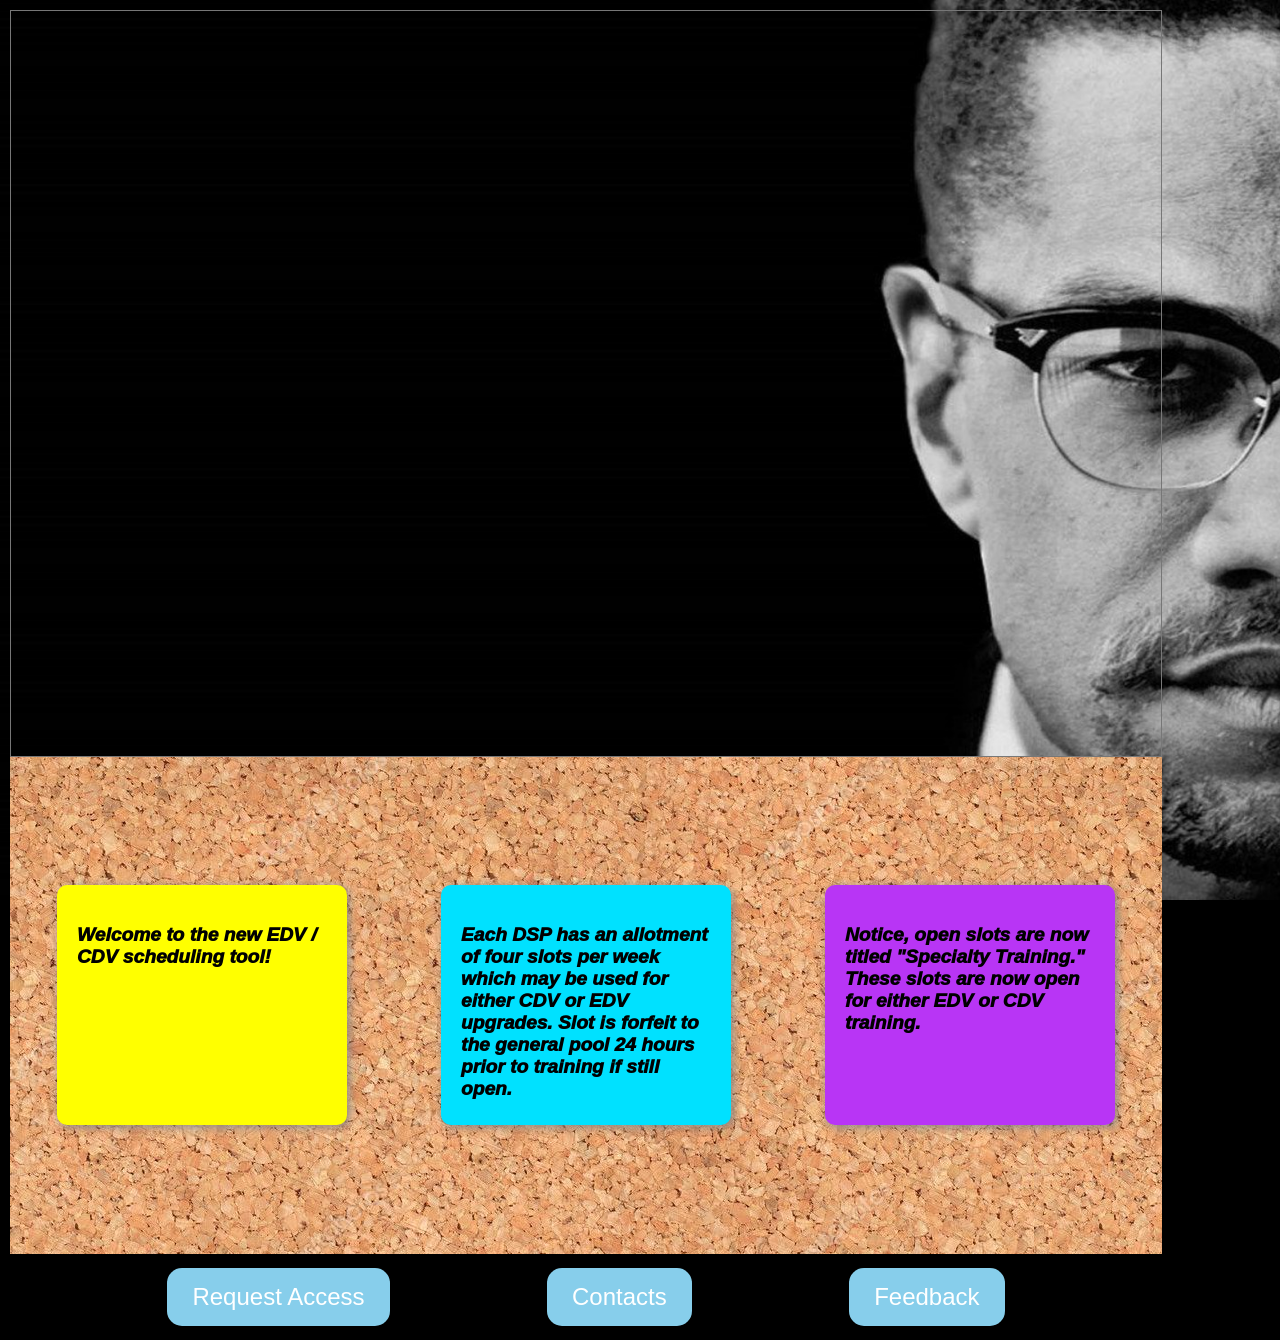
==== edv_cdv/index.html @ 0f33f116 "update sticky2 message" ====
<!DOCTYPE html>
<html lang="en">
   <head>
   <meta charset="UTF-8">
    <meta http-equiv="X-UA-Compatible" content="IE=edge">
   <meta name="viewport" content="width=device-width, initial-scale=1.0">
    <title>EDV/CDV Rostering Tool</title>
    <link rel="stylesheet" type="text/css" href="style.css">
  </head>


  <body>

    <div class="container">

      <div class="boxOne">

        <!--Calendar-->
        <iframe src="https://calendar.google.com/calendar/embed?height=600&wkst=1&bgcolor=%23ffffff&ctz=America%2FChicago&title=DLI9%20EDV%2FCDV%20Driver%20Training&src=ZGxpOXRyYWluaW5nQGdtYWlsLmNvbQ&src=ZW4udXNhI2hvbGlkYXlAZ3JvdXAudi5jYWxlbmRhci5nb29nbGUuY29t&color=%23039BE5&color=%230B8043" style="border:solid 1px #777" width="1150" height="750" frameborder="0" scrolling="no"></iframe>
      
        <div class="bullBox">
         <!--Bulletin content here-->
         
          <div class="sticky-note1">

            <p class="push-pin">
              Welcome to the new EDV / CDV scheduling tool!
            </p>
         
          </div>

          <div class="sticky-note2">

             <p>
              Each DSP has an allotment of four slots per week which may be used for either CDV or EDV upgrades. Slot is forfeit to the general pool 24 hours prior to training if still open.  
            </p>

          </div>
        
          <div class="sticky-note3">

            <p>
              Notice, open slots are now titled "Specialty Training." These slots are now open for either EDV or CDV training.
            </p>

          </div>
        
        </div>
  

        <!--Box1 Footer-->
        <div class="info">

          <a href="access.html">
           <button class="button">Request Access</button>
          </a>

          <a href="contacts.html">
            <button class="button">Contacts</button>
          </a>

          <a href="feedback.html">
            <button class="button">Feedback</button>
          </a>
    
        </div>

      </div>

      <div class="Box2">

        <!--Schedule Form-->
        <iframe src="https://docs.google.com/forms/d/e/1FAIpQLSfJJpyvu-UyJVLoq6rZx7BqE9FVq2ytJCrpOMAlqJ5KeMvxCw/viewform?embedded=true" width="640" height="1320" frameborder="0" marginheight="0" marginwidth="0">Loading…</iframe>

      </div>

  
    </div>

  </body>
</html>
---- edv_cdv/style.css ----
/*Global*/

html, body {
  height: 100%;
  width: 100%;
  margin: 0;
  padding: 5px;
}

body {
  overflow: auto;
  background-image: url(backgrounds/spirit/blackHistoryMonth/MalcomX.jpg);
  background-color: black;
  background-size: cover;
  background-repeat: no-repeat;
  background-attachment: fixed;
}

/*-----Return to index button-----*/
.buttDiv {
  position: absolute;
  top: 900px;
  right: 200px;
}

.accessButton {
  margin-top: 200px;
  background-color: #0a5ff3;
  border: none;
  color: white;
  padding: 15px 32px;
  text-align: center;
  text-decoration: none;
  display: inline-block;
  font-size: 16px;
  margin: 4px 2px;
  cursor: pointer;
  border-radius: 10px;
  box-shadow: 0 8px 16px 0 rgba(0,0,0,0.2), 0 6px 20px 0 rgba(0,0,0,0.19);
  transition: all 0.3s ease-in-out;
}



/*----------index----------*/

.container {
  display: flex;
  flex: 0, 1, 0;
  flex-direction: row;
}

.boxOne {
  display: flex;
  justify-content: flex-start;
  flex-direction: column;
}

.bullBox {
  display: flex;
  justify-content: space-around;
  align-items: center;
  background-image: url(bulletinBoard.jpg);
  height: 500px;
}

.info {
  min-height: 5%;
  margin-bottom: 0;
  padding: 10px 0 10px 0px;
  /*
  background-color: black;
  */
  display: flex;
  flex-direction: row;
  justify-content: space-evenly;
  align-items: center;
}

.button {
  display: inline-block;
  padding: 15px 25px;
  font-size: 24px;
  cursor: pointer;
  text-align: center;
  text-decoration: none;
  outline: none;
  color: #fff;
  background-color: skyblue; 
  border: none;
  border-radius: 15px;
 
}

.button:hover {background-color: #0876f4;
} 

.button:active {
  background-color: #87CEEB;
  box-shadow: 0 5px #666;
  transform: translateY(4px);
}

.sticky-note1 {
  display: inline-block;
  word-wrap: break-word;
  width: 250px;
  height: 200px;
  background-color: #FFFF00; 
  border-radius: 10px;
  padding: 20px;
  position: relative;
  box-shadow: 2px 2px 10px #888888;
  font-family:Arial, Helvetica, sans-serif;
  font-style: italic;
  font-weight: 1000;
  font-size: larger;
  
}

.sticky-note2 {
  display: inline-block;
  word-wrap: break-word;
  width: 250px;
  height: 200px;
  background-color: #00e1ff; 
  border-radius: 10px;
  padding: 20px;
  position: relative;
  box-shadow: 2px 2px 10px #888888;
  font-family:Arial, Helvetica, sans-serif;
  font-style: italic;
  font-weight: 1000;
  font-size: larger;
  
}

.sticky-note3 {
  display: inline-block;
  word-wrap: break-word;
  width: 250px;
  height: 200px;
  background-color: #b835f5; 
  border-radius: 10px;
  padding: 20px;
  position: relative;
  box-shadow: 2px 2px 10px #888888;
  font-family:Arial, Helvetica, sans-serif;
  font-style: italic;
  font-weight: 1000;
  font-size: larger;
  
}




/*-----------access----------*/

.accessContainer {
  display: flex;
  flex-direction: row;
  flex: 1;

}

.accessRight {
  display: flex;
  flex-direction: column;
}

.note {
  flex-direction: row;
  padding: 5px;
  font-size: x-large;
  background-color:rgba(242, 207, 164, 0.901);
  font-style: oblique;
  height: 10%;
  /*margin-bottom is the button's distance from the note*/
  margin-bottom: 550px;
  border-radius: 5px;
  
  
}

  
.accessButton:hover {
  background-color: #15ee05;
  transform: scale(2.1);
}
.accessButton:active {
  transform: scale(0.95);
  box-shadow: 0 5px #666;
  -webkit-box-shadow: 0 5px #666;
  -moz-box-shadow: 0 5px #666;
}



/*-----------------Contacts------------------*/


.contactsContainer {
  display: flex;
  flex: 1, 0, 1;
  flex-direction: column;
  height: 100vh;
  width: 100vw;
  justify-content:space-evenly;
  align-items: center;
  
  
}

.accessBoxOne {
  display: flex;
  justify-content: space-around;
  height: 30%;
  width: 100%;
}

.accessBoxTwo {
  display: flex;
  justify-content: space-around;
  height: 30%;
  Width: 90%;
}

.accessBoxThree {
  display: flex;
  justify-content: space-around;
  height: 30%;
  width: 60%;
}

.badges p {
  display: flex;
  flex-direction: column-reverse;
  justify-content: space-around;
  align-items: center;
  text-align: center;
  margin: 0;
  background-color: #009dff;
  width: 200px;
  
}


.badgePhoto img {
  height: 150px;
  width: 105px;
}

.contReturn {
  position: absolute;
  top: 900px;
  right: 200px;
  
}



/*------Feedback-------*/

.fbContainer {
display: flex;
width: 100%;
justify-content: flex-start;
margin-left: 12%
}
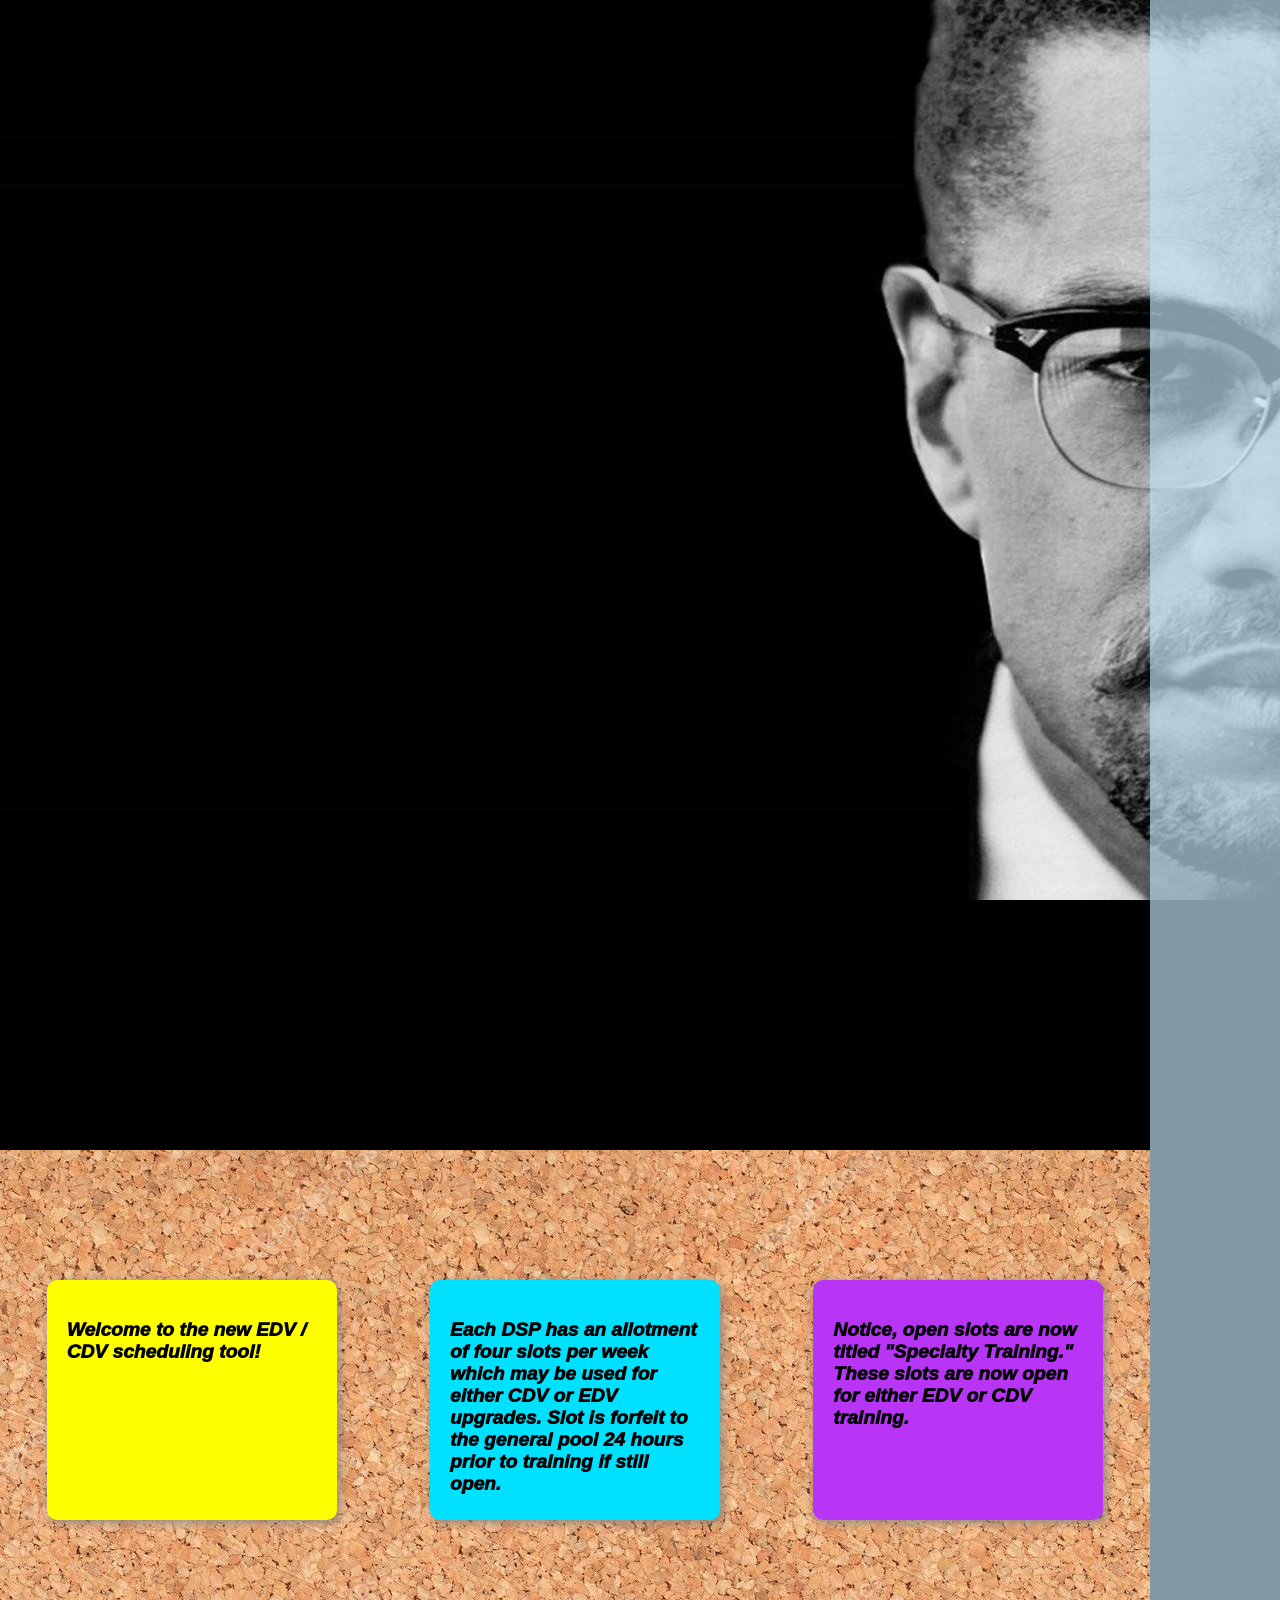
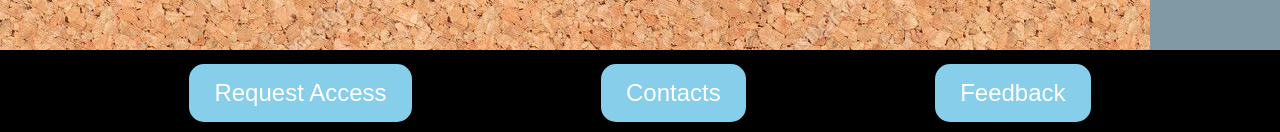
==== commit c4e5e599: "add and style form background on index and move buttons to bottom box on index" ====
--- a/edv_cdv/index.html
+++ b/edv_cdv/index.html
@@ -16,8 +16,13 @@
       <div class="boxOne">
 
         <!--Calendar-->
-        <iframe src="https://calendar.google.com/calendar/embed?height=600&wkst=1&bgcolor=%23ffffff&ctz=America%2FChicago&title=DLI9%20EDV%2FCDV%20Driver%20Training&src=ZGxpOXRyYWluaW5nQGdtYWlsLmNvbQ&src=ZW4udXNhI2hvbGlkYXlAZ3JvdXAudi5jYWxlbmRhci5nb29nbGUuY29t&color=%23039BE5&color=%230B8043" style="border:solid 1px #777" width="1150" height="750" frameborder="0" scrolling="no"></iframe>
+        <iframe src="https://calendar.google.com/calendar/embed?height=600&wkst=1&bgcolor=%23ffffff&ctz=America%2FChicago&title=DLI9%20EDV%2FCDV%20Driver%20Training&src=ZGxpOXRyYWluaW5nQGdtYWlsLmNvbQ&src=ZW4udXNhI2hvbGlkYXlAZ3JvdXAudi5jYWxlbmRhci5nb29nbGUuY29t&color=%23039BE5&color=%230B8043"  width="1150" height="750" frameborder="0" scrolling="no"></iframe>
       
+        <!--Confirmation/Denial-->
+        
+          <iframe src="https://docs.google.com/spreadsheets/d/e/2PACX-1vQ6rs4JdM7Eqng4_gBhBwLXkI3pijyfm_ewCkyo_9dYhe95f3oMIKas7tgf9kPhzpn1EnkH79YINXkb/pubhtml?gid=351476107&amp;single=true&amp;widget=true&amp;headers=false " width="1150" height ="400" frameborder="0"></iframe>
+        
+
         <div class="bullBox">
          <!--Bulletin content here-->
          
@@ -48,33 +53,33 @@
         </div>
   
 
-        <!--Box1 Footer-->
-        <div class="info">
-
-          <a href="access.html">
-           <button class="button">Request Access</button>
-          </a>
-
-          <a href="contacts.html">
-            <button class="button">Contacts</button>
-          </a>
-
-          <a href="feedback.html">
-            <button class="button">Feedback</button>
-          </a>
-    
-        </div>
-
       </div>
 
       <div class="Box2">
 
         <!--Schedule Form-->
-        <iframe src="https://docs.google.com/forms/d/e/1FAIpQLSfJJpyvu-UyJVLoq6rZx7BqE9FVq2ytJCrpOMAlqJ5KeMvxCw/viewform?embedded=true" width="640" height="1320" frameborder="0" marginheight="0" marginwidth="0">Loading…</iframe>
+        <iframe class="scheduleForm" src="https://docs.google.com/forms/d/e/1FAIpQLSfJJpyvu-UyJVLoq6rZx7BqE9FVq2ytJCrpOMAlqJ5KeMvxCw/viewform?embedded=true" width="640" height="1650" frameborder="0" marginheight="0" marginwidth="0">Loading…</iframe>
 
       </div>
 
+
   
+    </div>
+
+    <div class="info">
+
+      <a href="access.html">
+       <button class="button">Request Access</button>
+      </a>
+
+      <a href="contacts.html">
+        <button class="button">Contacts</button>
+      </a>
+
+      <a href="feedback.html">
+        <button class="button">Feedback</button>
+      </a>
+
     </div>
 
   </body>
--- a/edv_cdv/style.css
+++ b/edv_cdv/style.css
@@ -5,7 +5,9 @@
   height: 100%;
   width: 100%;
   margin: 0;
+  /*
   padding: 5px;
+  */
 }
 
 body {
@@ -63,6 +65,7 @@
   align-items: center;
   background-image: url(bulletinBoard.jpg);
   height: 500px;
+  width: 1150px;
 }
 
 .info {
@@ -153,7 +156,9 @@
   
 }
 
-
+.scheduleForm {
+  background-color: rgba(191, 227, 245, 0.675);
+}
 
 
 /*-----------access----------*/
@@ -177,6 +182,7 @@
   background-color:rgba(242, 207, 164, 0.901);
   font-style: oblique;
   height: 10%;
+  margin-top: 10px;
   /*margin-bottom is the button's distance from the note*/
   margin-bottom: 550px;
   border-radius: 5px;
@@ -267,5 +273,7 @@
 display: flex;
 width: 100%;
 justify-content: flex-start;
+/*
 margin-left: 12%
-}
+*/
+}
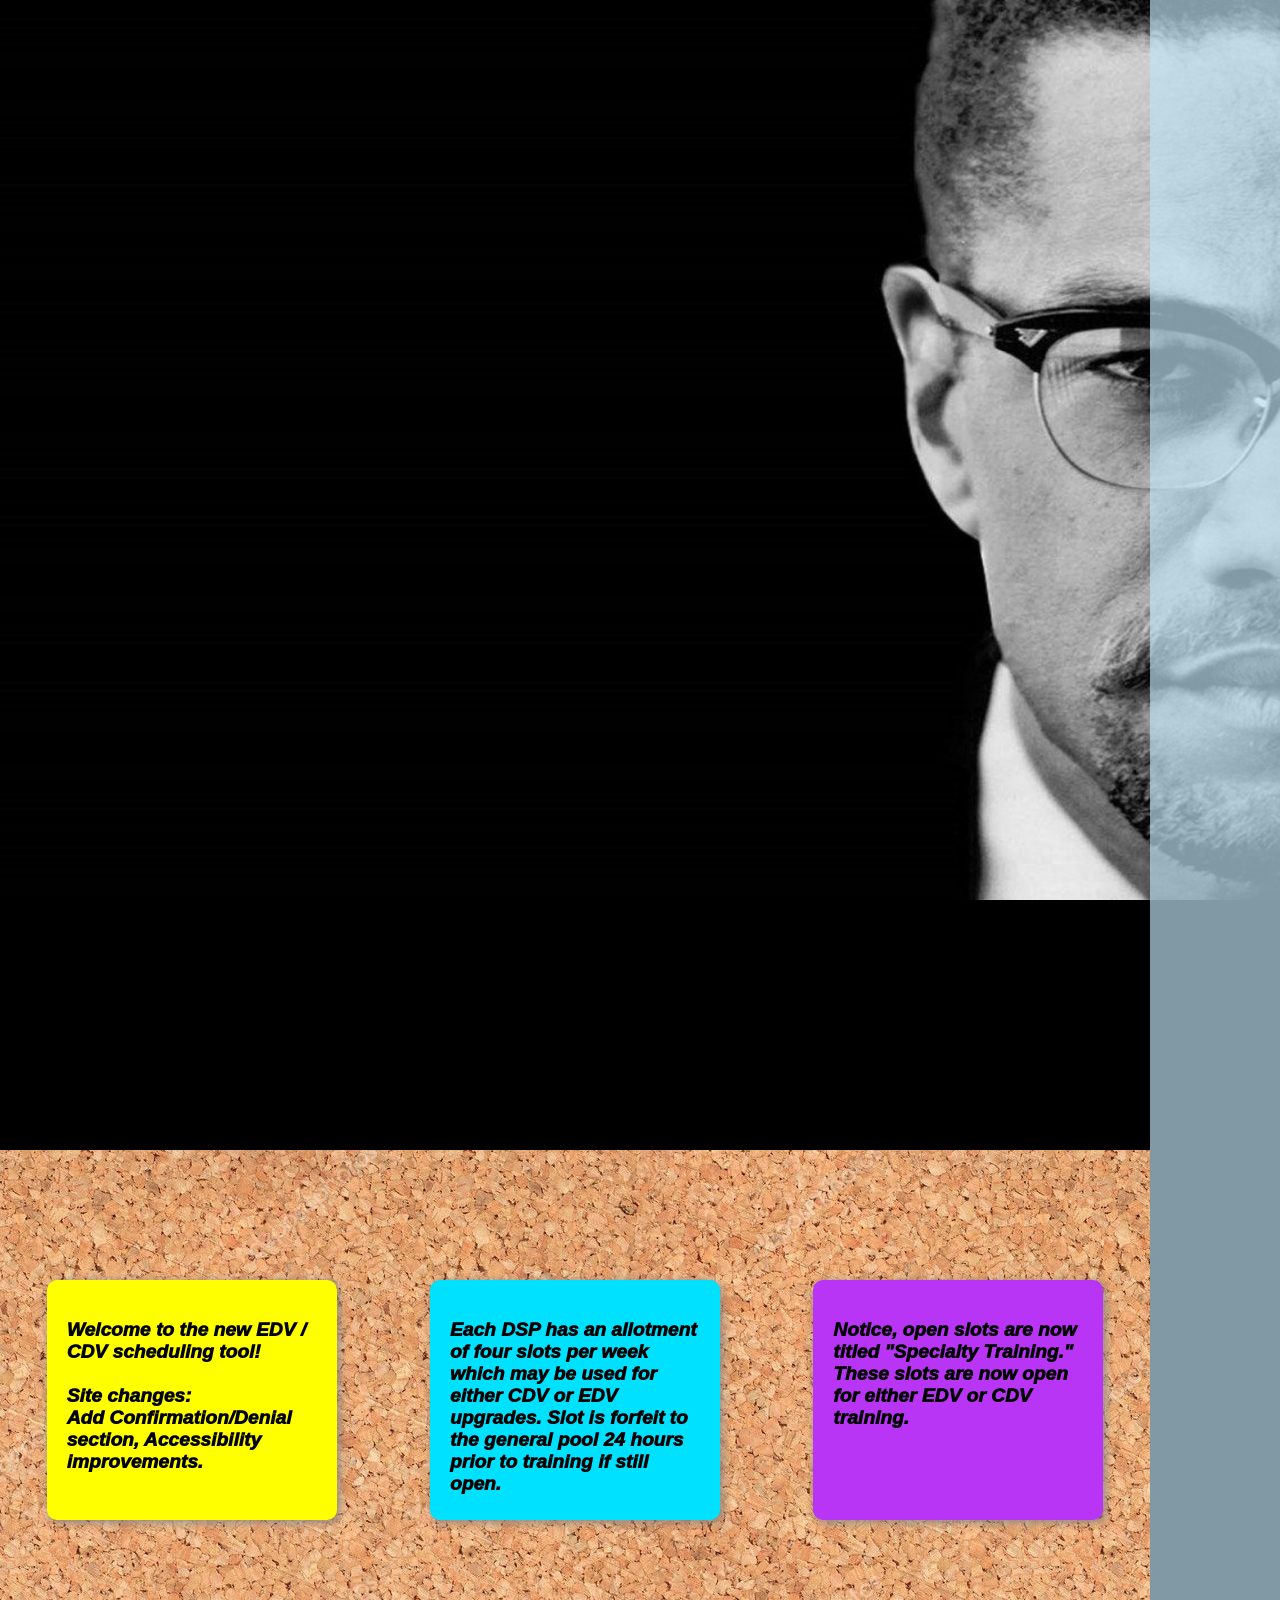
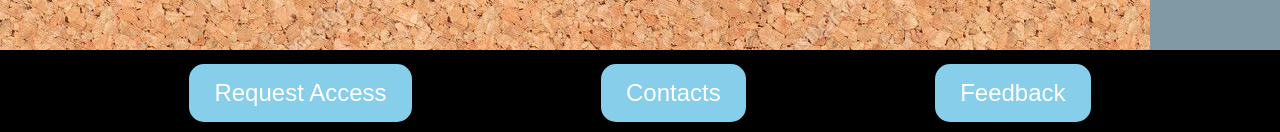
==== commit 883fe4a4: "update stick-note1 message" ====
--- a/edv_cdv/index.html
+++ b/edv_cdv/index.html
@@ -30,6 +30,10 @@
 
             <p class="push-pin">
               Welcome to the new EDV / CDV scheduling tool!
+              <br><br>
+              Site changes:
+              <br>
+              Add Confirmation/Denial section, Accessibility improvements. 
             </p>
          
           </div>
--- a/edv_cdv/style.css
+++ b/edv_cdv/style.css
@@ -177,7 +177,7 @@
 
 .note {
   flex-direction: row;
-  padding: 5px;
+  padding: 0 5px 30px 5px;
   font-size: x-large;
   background-color:rgba(242, 207, 164, 0.901);
   font-style: oblique;
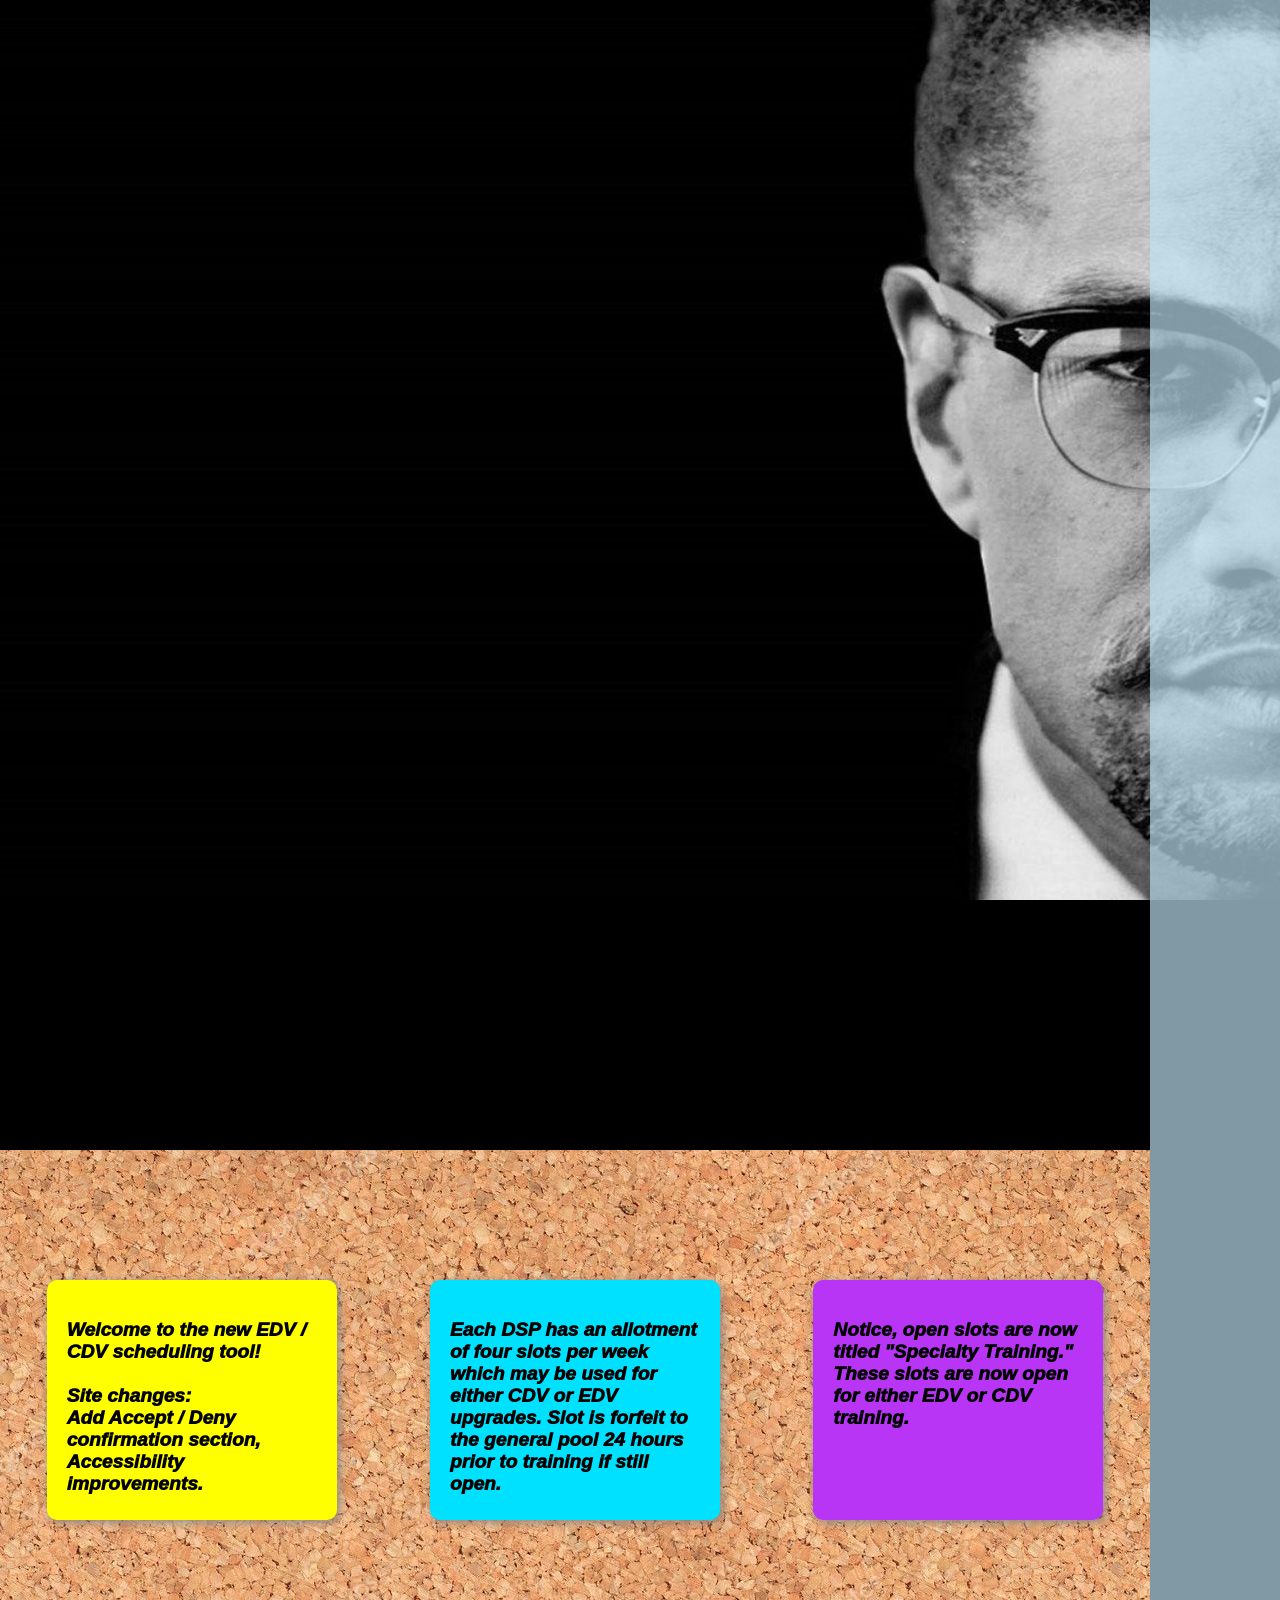
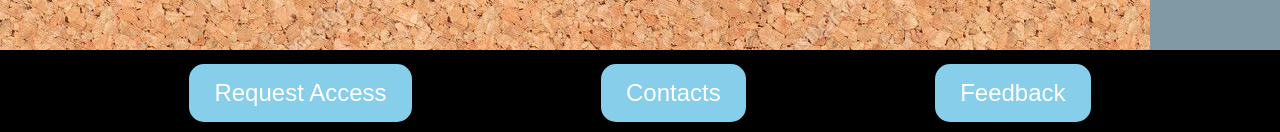
==== commit 00d4c73d: "update sticky-note1 message" ====
--- a/edv_cdv/index.html
+++ b/edv_cdv/index.html
@@ -33,7 +33,7 @@
               <br><br>
               Site changes:
               <br>
-              Add Confirmation/Denial section, Accessibility improvements. 
+              Add Accept / Deny confirmation section, Accessibility improvements. 
             </p>
          
           </div>
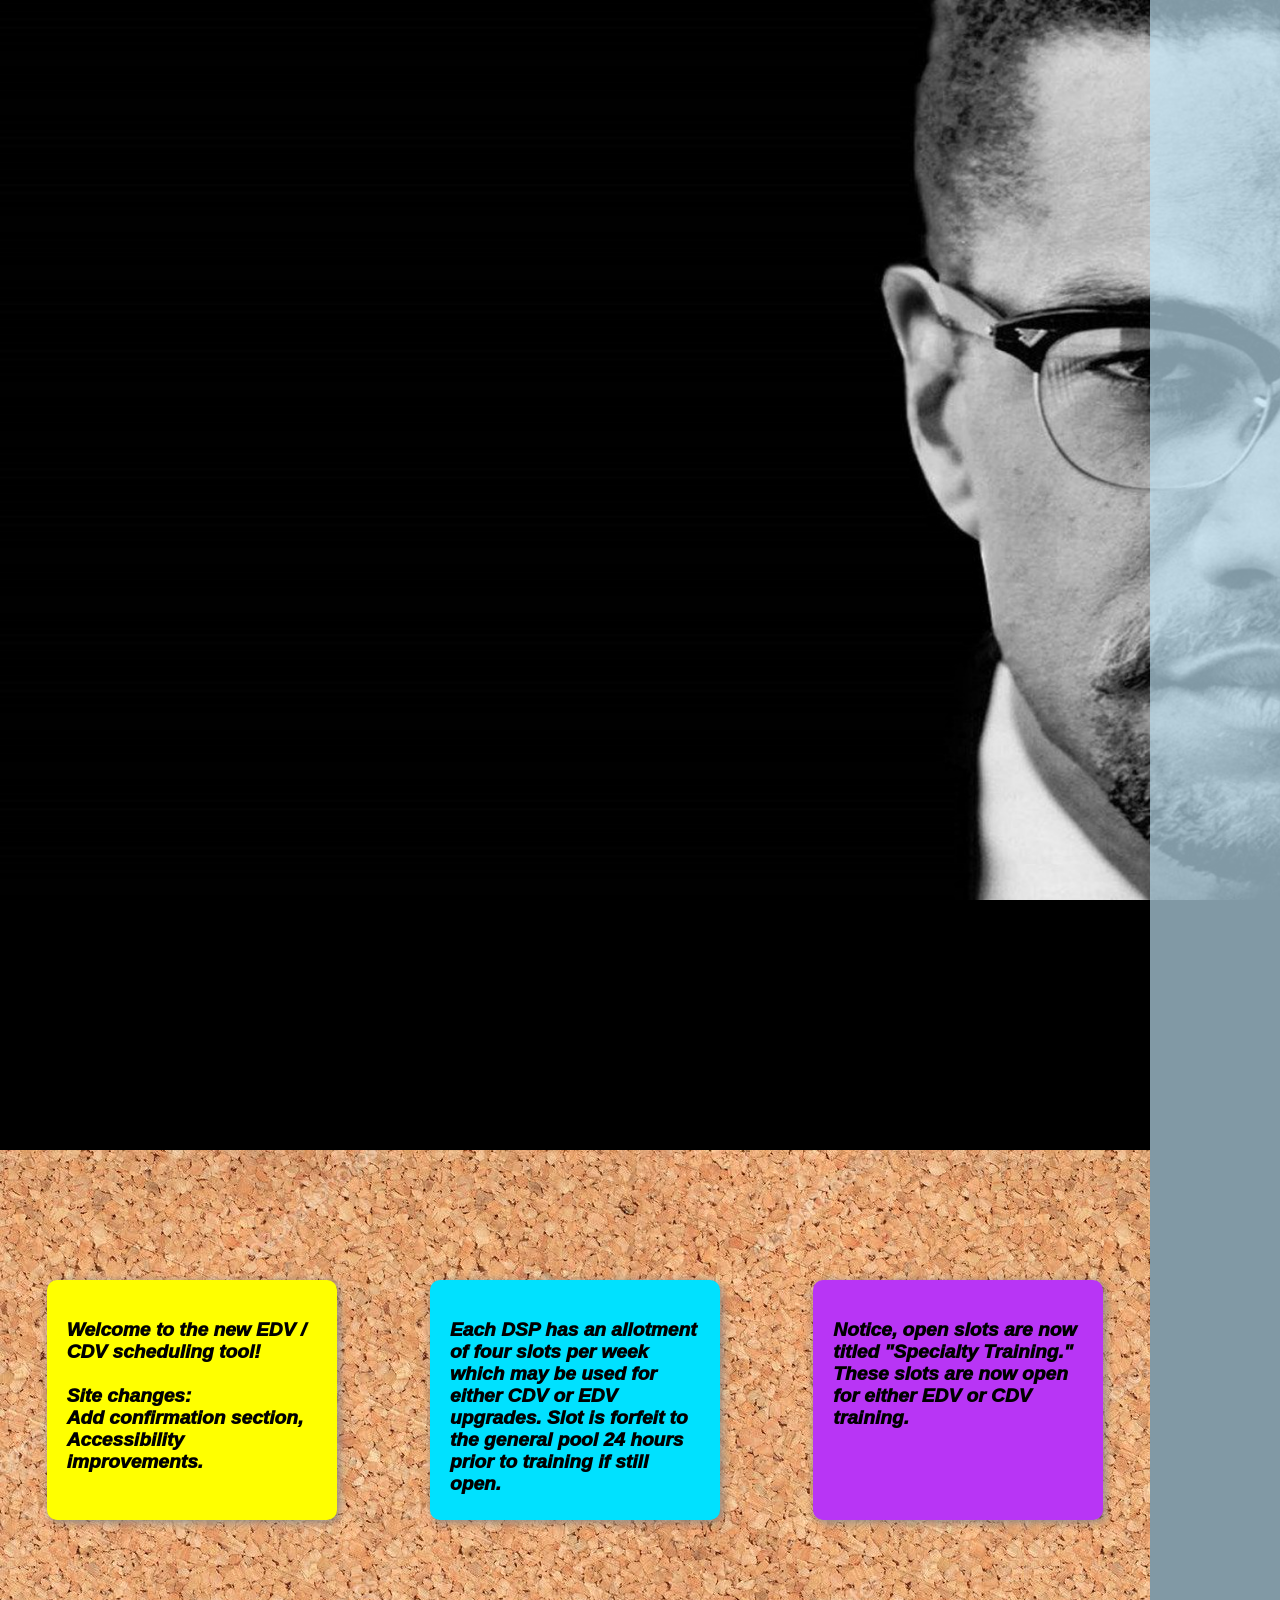
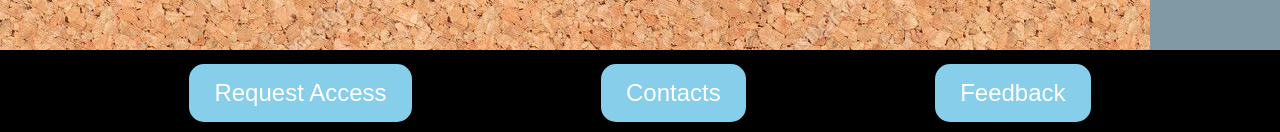
==== commit 51c9c08d: "update sticky-note 1 message" ====
--- a/edv_cdv/index.html
+++ b/edv_cdv/index.html
@@ -33,7 +33,7 @@
               <br><br>
               Site changes:
               <br>
-              Add Accept / Deny confirmation section, Accessibility improvements. 
+              Add confirmation section, Accessibility improvements. 
             </p>
          
           </div>
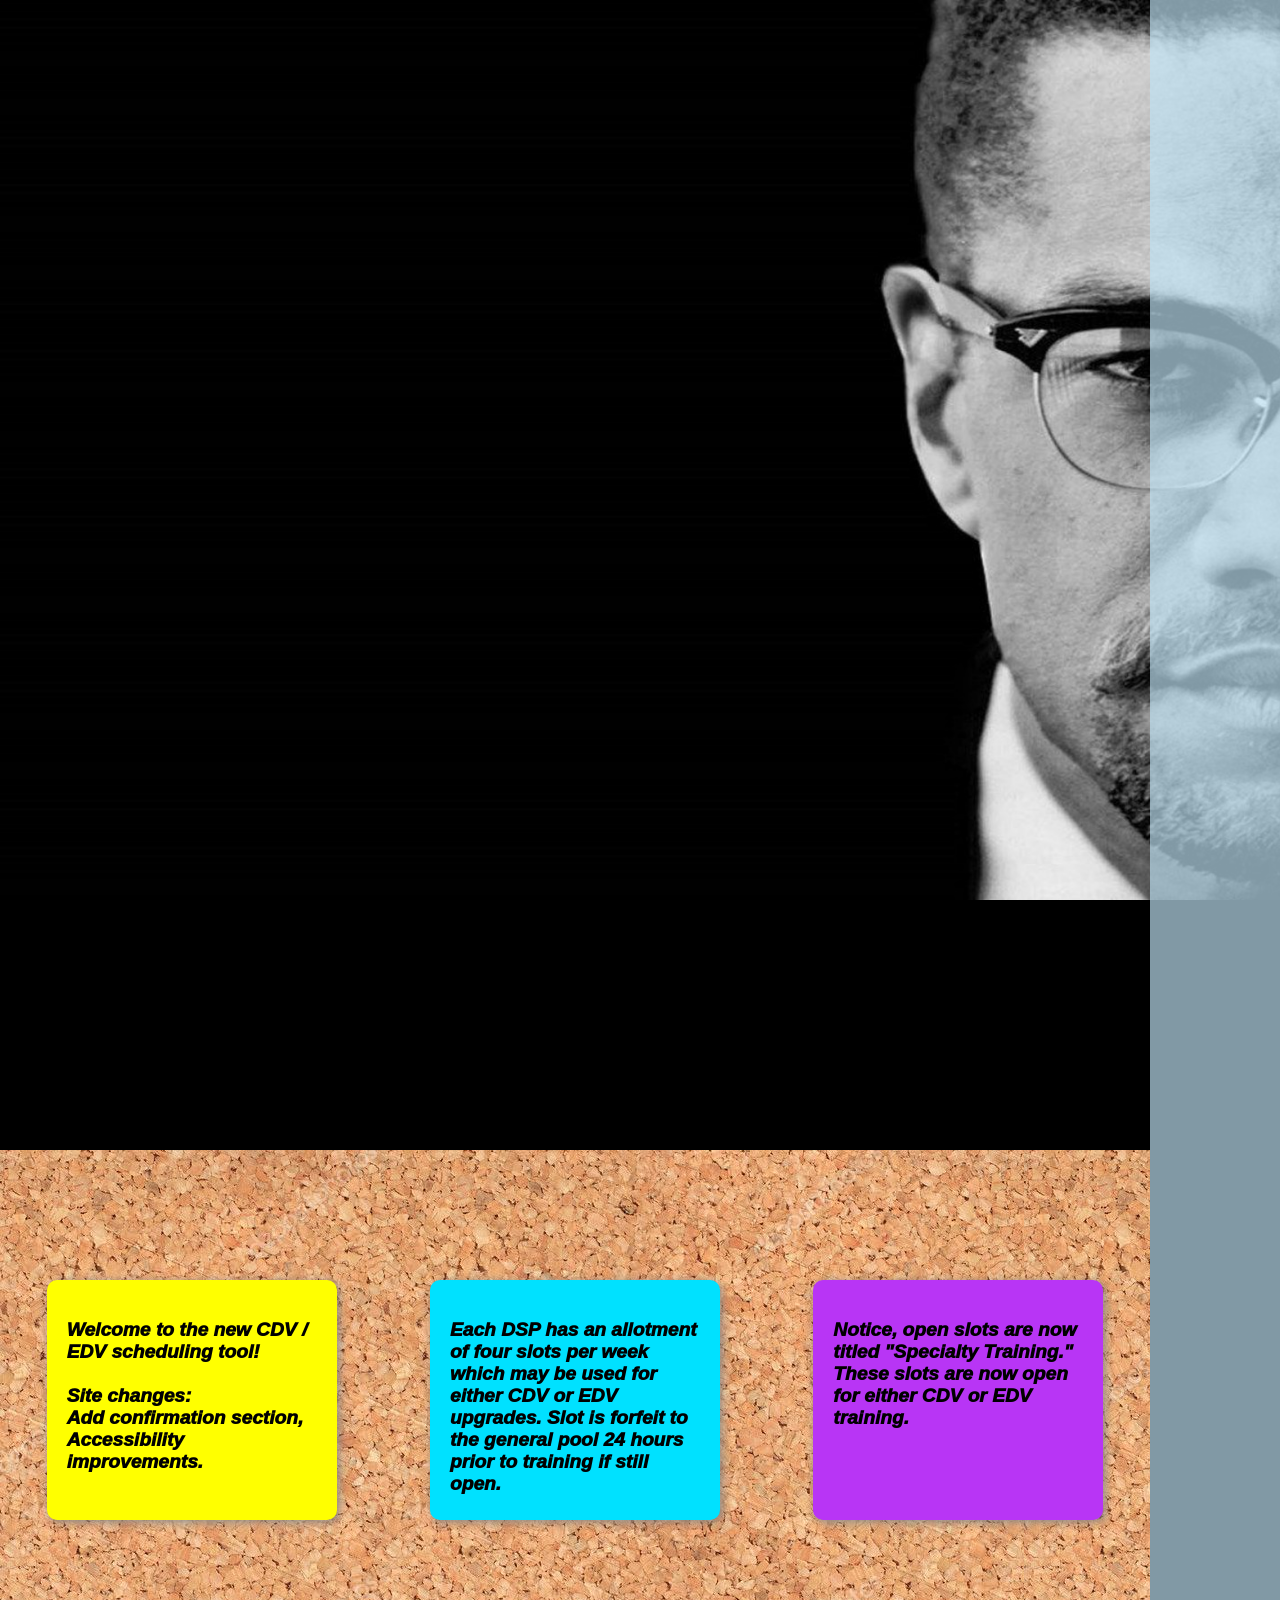
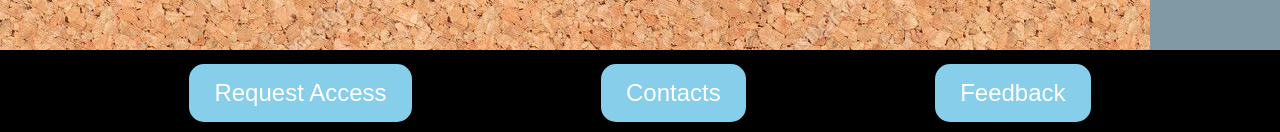
==== commit 456db0d3: "update sicky-note 1 and 3 message" ====
--- a/edv_cdv/index.html
+++ b/edv_cdv/index.html
@@ -29,7 +29,7 @@
           <div class="sticky-note1">
 
             <p class="push-pin">
-              Welcome to the new EDV / CDV scheduling tool!
+              Welcome to the new CDV / EDV scheduling tool!
               <br><br>
               Site changes:
               <br>
@@ -49,7 +49,7 @@
           <div class="sticky-note3">
 
             <p>
-              Notice, open slots are now titled "Specialty Training." These slots are now open for either EDV or CDV training.
+              Notice, open slots are now titled "Specialty Training." These slots are now open for either CDV or EDV training.
             </p>
 
           </div>
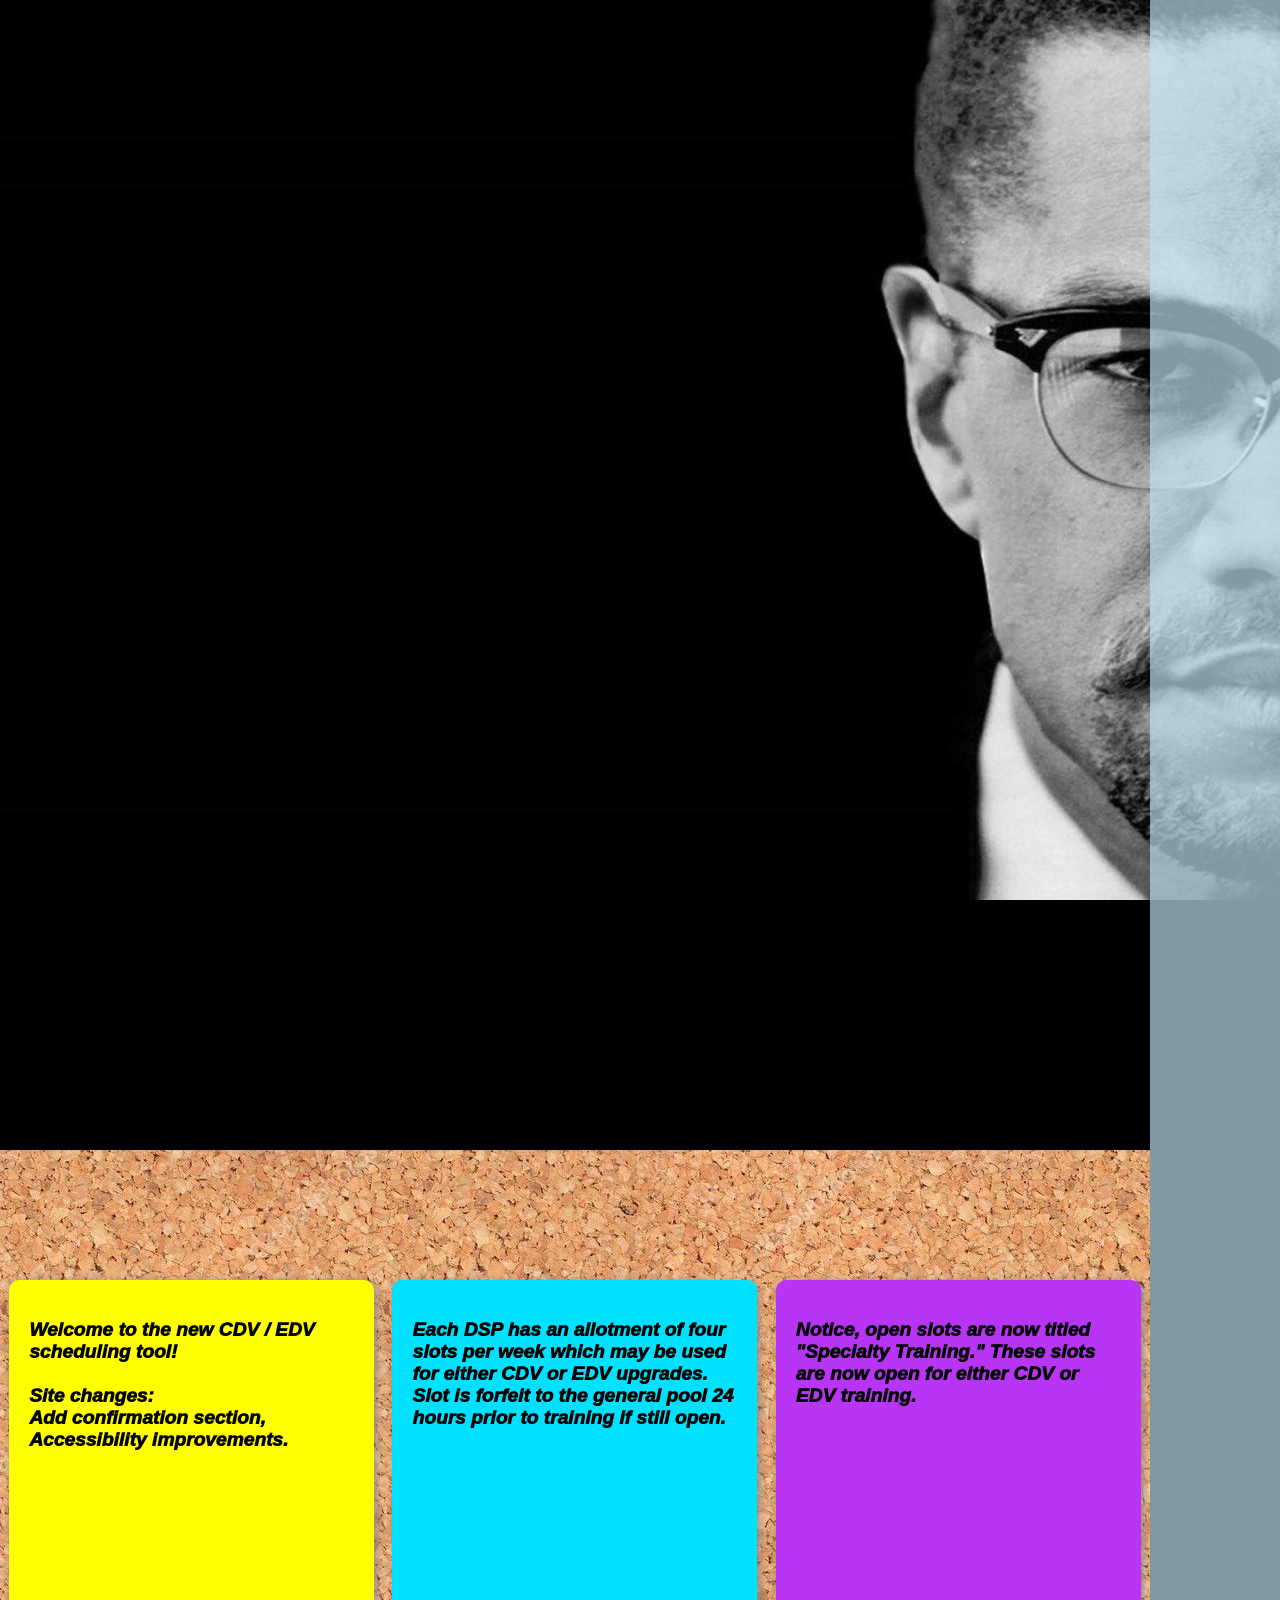
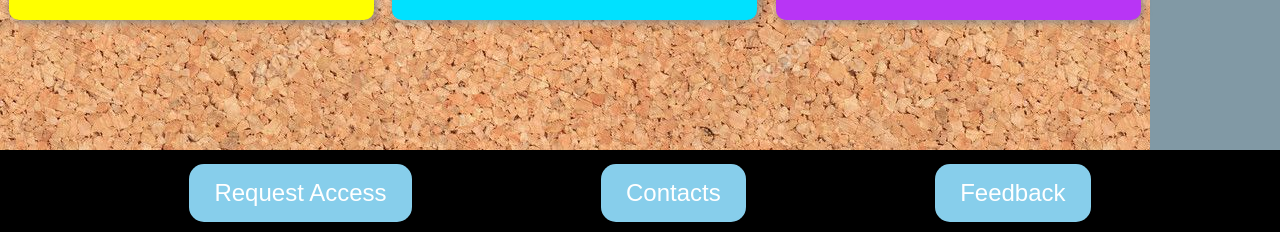
==== commit 7bd51cab: "adjust bullBox size to fit the adjusted form size" ====
--- a/edv_cdv/index.html
+++ b/edv_cdv/index.html
@@ -16,7 +16,7 @@
       <div class="boxOne">
 
         <!--Calendar-->
-        <iframe src="https://calendar.google.com/calendar/embed?height=600&wkst=1&bgcolor=%23ffffff&ctz=America%2FChicago&title=DLI9%20EDV%2FCDV%20Driver%20Training&src=ZGxpOXRyYWluaW5nQGdtYWlsLmNvbQ&src=ZW4udXNhI2hvbGlkYXlAZ3JvdXAudi5jYWxlbmRhci5nb29nbGUuY29t&color=%23039BE5&color=%230B8043"  width="1150" height="750" frameborder="0" scrolling="no"></iframe>
+        <iframe src="https://calendar.google.com/calendar/embed?height=600&wkst=1&bgcolor=%23ffffff&ctz=America%2FChicago&title=CDV%20%2F%20EDV%20Schedule&src=ZGxpOXRyYWluaW5nQGdtYWlsLmNvbQ&src=ZW4udXNhI2hvbGlkYXlAZ3JvdXAudi5jYWxlbmRhci5nb29nbGUuY29t&color=%23039BE5&color=%230B8043"  width="1150" height="750" frameborder="0" scrolling="no"></iframe>
       
         <!--Confirmation/Denial-->
         
@@ -62,7 +62,7 @@
       <div class="Box2">
 
         <!--Schedule Form-->
-        <iframe class="scheduleForm" src="https://docs.google.com/forms/d/e/1FAIpQLSfJJpyvu-UyJVLoq6rZx7BqE9FVq2ytJCrpOMAlqJ5KeMvxCw/viewform?embedded=true" width="640" height="1650" frameborder="0" marginheight="0" marginwidth="0">Loading…</iframe>
+        <iframe class="scheduleForm" src="https://docs.google.com/forms/d/e/1FAIpQLSfJJpyvu-UyJVLoq6rZx7BqE9FVq2ytJCrpOMAlqJ5KeMvxCw/viewform?embedded=true" width="640" height="1750" frameborder="0" marginheight="0" marginwidth="0">Loading…</iframe>
 
       </div>
 
--- a/edv_cdv/style.css
+++ b/edv_cdv/style.css
@@ -64,7 +64,7 @@
   justify-content: space-around;
   align-items: center;
   background-image: url(bulletinBoard.jpg);
-  height: 500px;
+  height: 600px;
   width: 1150px;
 }
 
@@ -108,8 +108,8 @@
 .sticky-note1 {
   display: inline-block;
   word-wrap: break-word;
-  width: 250px;
-  height: 200px;
+  width: 325px;
+  height: 300px;
   background-color: #FFFF00; 
   border-radius: 10px;
   padding: 20px;
@@ -125,8 +125,8 @@
 .sticky-note2 {
   display: inline-block;
   word-wrap: break-word;
-  width: 250px;
-  height: 200px;
+  width: 325px;
+  height: 300px;
   background-color: #00e1ff; 
   border-radius: 10px;
   padding: 20px;
@@ -142,8 +142,8 @@
 .sticky-note3 {
   display: inline-block;
   word-wrap: break-word;
-  width: 250px;
-  height: 200px;
+  width: 325px;
+  height: 300px;
   background-color: #b835f5; 
   border-radius: 10px;
   padding: 20px;
